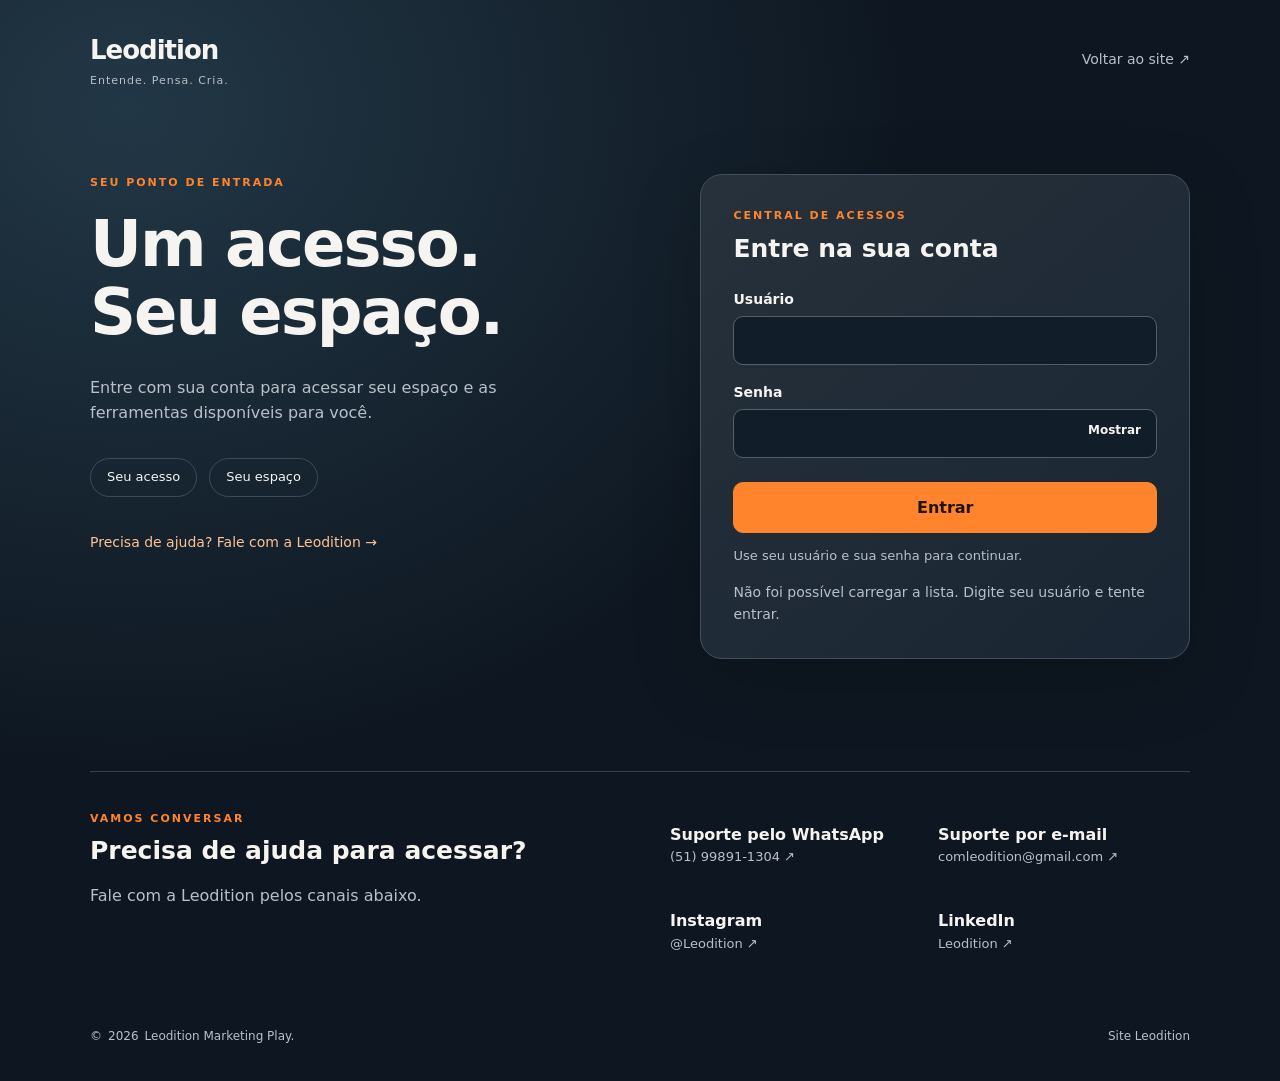
==== index.html @ 1433722f "Load the AdmLeodition dashboard" ====
<!doctype html><html lang="pt-BR"><head><meta charset="utf-8"><meta name="viewport" content="width=device-width,initial-scale=1"><meta name="referrer" content="no-referrer"><meta name="description" content="Acesse sua conta Leodition e entre no seu espaço."><title>Central de acessos · Leodition</title><link rel="stylesheet" href="style.css"><link rel="stylesheet" href="admin.css"></head><body><header><a class="brand" href="https://leodition.com.br/">Leodition<span>Entende. Pensa. Cria.</span></a><a href="https://leodition.com.br/">Voltar ao site ↗</a></header><main><section class="intro"><p class="eyebrow">SEU PONTO DE ENTRADA</p><h1>Um acesso.<br>Seu espaço.</h1><p>Entre com sua conta para acessar seu espaço e as ferramentas disponíveis para você.</p><div class="system-preview"><span>Seu acesso</span><span>Seu espaço</span></div><a class="text-link" href="#contatos">Precisa de ajuda? Fale com a Leodition →</a></section><section class="access-panel" aria-label="Acesso aos sistemas"><form id="loginForm" method="post"><p class="eyebrow">CENTRAL DE ACESSOS</p><h2>Entre na sua conta</h2><label>Usuário<select id="username" name="username" autocomplete="username" required><option value="">Carregando usuários…</option></select></label><label>Senha<div class="password-field"><input id="password" name="password" type="password" autocomplete="current-password" required maxlength="128"><button id="showPassword" type="button" aria-label="Mostrar senha">Mostrar</button></div></label><button type="submit" class="primary" id="submitLogin">Entrar</button><p class="hint">Use seu usuário e sua senha para continuar.</p></form><section id="account" hidden><p class="eyebrow">SEU ACESSO</p><h2 id="accountName"></h2><p id="accountDetails" class="hint"></p><div id="services" class="services"></div><button type="button" id="switchAccount" class="secondary">Trocar conta / Sair</button></section><p id="status" role="status" aria-live="polite"></p><button id="retry" type="button" class="secondary" hidden>Tentar novamente</button></section><section class="contacts" id="contatos"><div><p class="eyebrow">VAMOS CONVERSAR</p><h2>Precisa de ajuda para acessar?</h2><p>Fale com a Leodition pelos canais abaixo.</p></div><div class="contact-links"><a href="https://wa.me/5551998911304" target="_blank" rel="noopener"><strong>Suporte pelo WhatsApp</strong><span>(51) 99891-1304 ↗</span></a><a href="mailto:comleodition@gmail.com"><strong>Suporte por e-mail</strong><span>comleodition@gmail.com ↗</span></a><a href="https://www.instagram.com/leodition/" target="_blank" rel="noopener"><strong>Instagram</strong><span>@Leodition ↗</span></a><a href="https://www.linkedin.com/company/leodition" target="_blank" rel="noopener"><strong>LinkedIn</strong><span>Leodition ↗</span></a></div></section></main><footer>© <span id="year"></span> Leodition Marketing Play. <a href="https://leodition.com.br/">Site Leodition</a></footer><script type="module" src="app.mjs"></script><script type="module" src="admin.mjs"></script></body></html>
---- style.css ----
:root{color-scheme:dark;--bg:#0e1721;--panel:#192532;--text:#f6f4f1;--muted:#b8c0c9;--accent:#ff842c}*{box-sizing:border-box}body{margin:0;background:radial-gradient(ellipse at 10% 10%,#223746 0,transparent 48%),var(--bg);color:var(--text);font:16px/1.6 system-ui,-apple-system,Segoe UI,sans-serif}a{color:inherit;text-decoration:none}a:hover{text-decoration:underline}header,main,footer{max-width:1180px;margin:auto}header{padding:30px 40px;display:flex;align-items:center;justify-content:space-between;gap:20px}.brand{font-size:26px;font-weight:800;letter-spacing:-1px}.brand span{display:block;font-size:11px;font-weight:500;letter-spacing:1px;color:var(--muted)}header>a:last-child{font-size:14px;color:var(--muted)}main{padding:55px 40px 35px;display:grid;grid-template-columns:1.1fr 1fr;gap:72px;align-items:start}h1{font-size:clamp(42px,5vw,68px);line-height:1.07;letter-spacing:-2px;margin:18px 0 28px}h2{font-size:25px;line-height:1.25;margin:8px 0 24px;overflow-wrap:anywhere}p{color:var(--muted)}.intro>p:not(.eyebrow){max-width:430px}.eyebrow{color:var(--accent);font-size:11px;letter-spacing:2px;font-weight:800;margin:0}.system-preview{display:flex;flex-wrap:wrap;gap:12px;margin:32px 0}.system-preview span{border:1px solid #3b4b5c;border-radius:99px;padding:8px 16px;font-size:13px}.text-link{font-size:14px;color:#ffc296}.access-panel{background:linear-gradient(140deg,#26313b,var(--panel));border:1px solid #42505c;border-radius:22px;padding:32px;box-shadow:0 20px 70px #0003}label{display:block;font-size:14px;font-weight:650;margin:16px 0}input,select,button{font:inherit}input,select{display:block;width:100%;padding:12px;border:1px solid #52606d;border-radius:10px;background:#111d28;color:var(--text);margin-top:6px;min-width:0}button{cursor:pointer;border-radius:10px;padding:12px 18px;font-weight:700;border:1px solid #52606d;color:var(--text);background:transparent}button:disabled{opacity:.55;cursor:wait}.primary{background:var(--accent);color:#211305;border-color:var(--accent);width:100%;margin-top:8px}.secondary{width:100%;margin-top:15px}.hint{font-size:13px;color:var(--muted);overflow-wrap:anywhere}.individual{display:flex;gap:16px;flex-wrap:wrap;font-size:13px}.individual a{color:#ffc296}.password-field{display:flex;align-items:center;position:relative}.password-field input{padding-right:90px}.password-field button{position:absolute;right:4px;border:0;font-size:12px;padding:12px}#status{font-size:14px;margin-bottom:0;overflow-wrap:anywhere}.services{display:grid;gap:12px}.services button{text-align:left;background:#111d28;padding:18px;border-color:#59636c}.services strong{display:block;font-size:18px;color:#ffc296}.services span{display:block;color:var(--muted);font-size:13px;margin-top:8px}.contacts{grid-column:1/-1;margin-top:40px;padding-top:38px;border-top:1px solid #344352;display:grid;grid-template-columns:1fr 1fr;gap:60px}.contacts h2{margin-bottom:12px}.contact-links{display:grid;grid-template-columns:1fr 1fr;gap:16px}.contact-links a{padding:12px 0}.contact-links strong,.contact-links span{display:block}.contact-links span{font-size:13px;color:var(--muted);overflow-wrap:anywhere}footer{padding:25px 40px 35px;font-size:12px;color:var(--muted);display:flex;gap:6px;flex-wrap:wrap}footer a{margin-left:auto}dialog{max-width:min(520px,calc(100vw - 32px));background:#262c33;color:var(--text);border:1px solid #6c5848;border-radius:18px;padding:28px}dialog::backdrop{background:#000a;backdrop-filter:blur(4px)}[hidden]{display:none!important}:focus-visible{outline:2px solid #ffc296;outline-offset:3px}@media(max-width:760px){header{padding:24px}main{padding:24px;grid-template-columns:1fr;gap:30px}h1{font-size:46px}.intro>p:not(.eyebrow){max-width:none}.system-preview{margin:20px 0}.access-panel{padding:24px}.contacts{grid-template-columns:1fr;gap:16px;margin-top:10px}.contact-links{gap:12px}footer{padding:24px}.text-link{display:block}}
---- admin.css ----
/* AdmLeodition: central admin view */
.admin-console{margin:24px 0 4px;padding:24px;border:1px solid #405367;border-radius:18px;background:linear-gradient(145deg,#1d2b38,#15212c);box-shadow:0 18px 48px #0002}
.admin-heading{display:flex;align-items:flex-start;justify-content:space-between;gap:20px}
.admin-console h2{margin:7px 0 8px;font-size:27px}
.admin-eyebrow{margin:0;color:#ffb77f;font-size:10px;font-weight:800;letter-spacing:1.7px}
.admin-muted{margin:8px 0;color:#b9c5d0;font-size:13px;line-height:1.6}
.admin-secure{white-space:nowrap;border:1px solid #49675e;border-radius:99px;padding:6px 11px;color:#b8e0ce;font-size:11px}
.admin-tabs{display:flex;gap:8px;margin:22px 0 18px;padding-bottom:10px;border-bottom:1px solid #354554}
.admin-tab{padding:8px 12px;border:0;border-radius:9px;color:#bac5ce;font-size:13px}
.admin-tab:hover,.admin-tab.is-active{background:#2b3d4c;color:#fff}
.admin-view[hidden]{display:none}
.admin-view h3{margin:5px 0 8px;font-size:22px}
.admin-welcome{letter-spacing:-.4px}
.admin-summary{display:grid;grid-template-columns:repeat(3,minmax(0,1fr));gap:10px;margin:20px 0}
.admin-summary-card{min-height:74px;display:flex;align-items:center;padding:14px;border:1px solid #3d5060;border-radius:12px;background:#111e29;color:#f4f5f6;font-size:12px;font-weight:700}
.admin-button{font-size:12px;padding:9px 12px}
.admin-button-primary{width:auto;margin:0;background:#ff9a52;border-color:#ff9a52;color:#24170f}
.admin-button-secondary{width:auto;margin:0;border-color:#536575;color:#eef1f3}
.admin-products{display:grid;grid-template-columns:repeat(2,minmax(0,1fr));gap:12px;margin-top:18px}
.admin-product{min-width:0;padding:15px;border:1px solid #3b4c5b;border-radius:13px;background:#111e29}
.admin-product-top{display:flex;align-items:center;justify-content:space-between;gap:8px}
.admin-tag{color:#ffb77f;font-size:10px;font-weight:800;text-transform:uppercase;letter-spacing:.8px}
.admin-status{color:#b9c5d0;font-size:10px;text-align:right}
.admin-product h3{margin:12px 0 3px;font-size:16px}
.admin-product p{margin:0 0 13px;font-size:12px}
.admin-product-actions{display:flex;flex-wrap:wrap;gap:8px}
.admin-note{display:grid;gap:5px;margin-top:18px;padding:15px;border-left:3px solid #ff9a52;border-radius:6px;background:#111e29}
.admin-note strong{font-size:13px}
.admin-note span{color:#bac5ce;font-size:12px}
.admin-form-message{min-height:1em;margin:12px 0 0;color:#ffcfac;font-size:12px}
.admin-preview-dialog{width:min(480px,calc(100vw - 28px));max-width:480px;padding:24px;border:1px solid #526475;border-radius:18px;background:#1a2936;color:#f6f4f1;box-shadow:0 24px 80px #0008}
.admin-preview-dialog::backdrop{background:#07111bcc;backdrop-filter:blur(3px)}
.admin-preview-dialog h2{margin:8px 0;font-size:24px}
.admin-label{display:block;margin:18px 0 10px;font-size:13px;font-weight:700}
.admin-label select{margin-top:6px}
.admin-dialog-actions{display:flex;justify-content:flex-end;gap:9px;margin-top:16px}
.admin-preview-return{display:grid;gap:9px;margin:14px 0;padding:13px;border:1px solid #536575;border-radius:12px;background:#111e29}
.admin-preview-return span{color:#d1d9df;font-size:12px}
@media(max-width:600px){.admin-console{padding:18px;margin-top:18px}.admin-heading{display:block}.admin-secure{display:inline-block;margin-top:10px}.admin-tabs{overflow:auto}.admin-tab{white-space:nowrap}.admin-summary{grid-template-columns:1fr}.admin-summary-card{min-height:54px}.admin-products{grid-template-columns:1fr}.admin-product-actions{display:grid;grid-template-columns:1fr}.admin-product-actions .admin-button{width:100%}.admin-dialog-actions{display:grid;grid-template-columns:1fr}.admin-dialog-actions .admin-button{width:100%}}
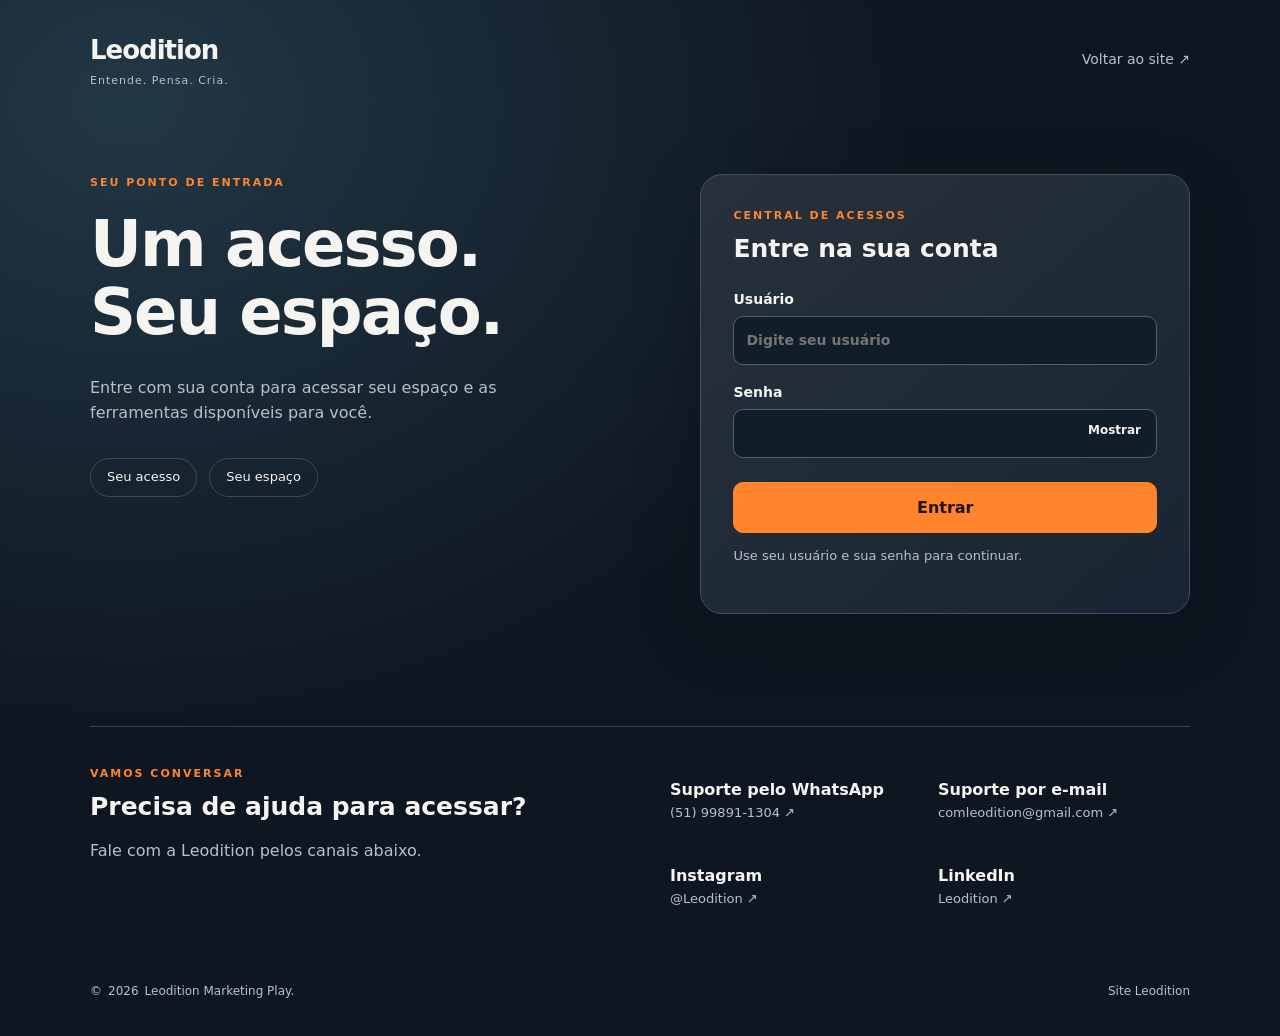
==== commit 12ddfb40: "Remove duplicate help link from login intro" ====
--- a/index.html
+++ b/index.html
@@ -1 +1 @@
-<!doctype html><html lang="pt-BR"><head><meta charset="utf-8"><meta name="viewport" content="width=device-width,initial-scale=1"><meta name="referrer" content="no-referrer"><meta name="description" content="Acesse sua conta Leodition e entre no seu espaço."><title>Central de acessos · Leodition</title><link rel="stylesheet" href="style.css"><link rel="stylesheet" href="admin.css"></head><body><header><a class="brand" href="https://leodition.com.br/">Leodition<span>Entende. Pensa. Cria.</span></a><a href="https://leodition.com.br/">Voltar ao site ↗</a></header><main><section class="intro"><p class="eyebrow">SEU PONTO DE ENTRADA</p><h1>Um acesso.<br>Seu espaço.</h1><p>Entre com sua conta para acessar seu espaço e as ferramentas disponíveis para você.</p><div class="system-preview"><span>Seu acesso</span><span>Seu espaço</span></div><a class="text-link" href="#contatos">Precisa de ajuda? Fale com a Leodition →</a></section><section class="access-panel" aria-label="Acesso aos sistemas"><form id="loginForm" method="post"><p class="eyebrow">CENTRAL DE ACESSOS</p><h2>Entre na sua conta</h2><label>Usuário<select id="username" name="username" autocomplete="username" required><option value="">Carregando usuários…</option></select></label><label>Senha<div class="password-field"><input id="password" name="password" type="password" autocomplete="current-password" required maxlength="128"><button id="showPassword" type="button" aria-label="Mostrar senha">Mostrar</button></div></label><button type="submit" class="primary" id="submitLogin">Entrar</button><p class="hint">Use seu usuário e sua senha para continuar.</p></form><section id="account" hidden><p class="eyebrow">SEU ACESSO</p><h2 id="accountName"></h2><p id="accountDetails" class="hint"></p><div id="services" class="services"></div><button type="button" id="switchAccount" class="secondary">Trocar conta / Sair</button></section><p id="status" role="status" aria-live="polite"></p><button id="retry" type="button" class="secondary" hidden>Tentar novamente</button></section><section class="contacts" id="contatos"><div><p class="eyebrow">VAMOS CONVERSAR</p><h2>Precisa de ajuda para acessar?</h2><p>Fale com a Leodition pelos canais abaixo.</p></div><div class="contact-links"><a href="https://wa.me/5551998911304" target="_blank" rel="noopener"><strong>Suporte pelo WhatsApp</strong><span>(51) 99891-1304 ↗</span></a><a href="mailto:comleodition@gmail.com"><strong>Suporte por e-mail</strong><span>comleodition@gmail.com ↗</span></a><a href="https://www.instagram.com/leodition/" target="_blank" rel="noopener"><strong>Instagram</strong><span>@Leodition ↗</span></a><a href="https://www.linkedin.com/company/leodition" target="_blank" rel="noopener"><strong>LinkedIn</strong><span>Leodition ↗</span></a></div></section></main><footer>© <span id="year"></span> Leodition Marketing Play. <a href="https://leodition.com.br/">Site Leodition</a></footer><script type="module" src="app.mjs"></script><script type="module" src="admin.mjs"></script></body></html>+<!doctype html><html lang="pt-BR"><head><meta charset="utf-8"><meta name="viewport" content="width=device-width,initial-scale=1"><meta name="referrer" content="no-referrer"><meta name="description" content="Acesse sua conta Leodition e entre no seu espaço."><title>Central de acessos · Leodition</title><link rel="stylesheet" href="style.css"><link rel="stylesheet" href="admin.css"></head><body><header><a class="brand" href="https://leodition.com.br/">Leodition<span>Entende. Pensa. Cria.</span></a><a href="https://leodition.com.br/">Voltar ao site ↗</a></header><main><section class="intro"><p class="eyebrow">SEU PONTO DE ENTRADA</p><h1>Um acesso.<br>Seu espaço.</h1><p>Entre com sua conta para acessar seu espaço e as ferramentas disponíveis para você.</p><div class="system-preview"><span>Seu acesso</span><span>Seu espaço</span></div></section><section class="access-panel" aria-label="Acesso aos sistemas"><form id="loginForm" method="post"><p class="eyebrow">CENTRAL DE ACESSOS</p><h2>Entre na sua conta</h2><label>Usuário<input id="username" name="username" type="text" autocomplete="username" autocapitalize="characters" spellcheck="false" maxlength="60" required placeholder="Digite seu usuário"></label><label>Senha<div class="password-field"><input id="password" name="password" type="password" autocomplete="current-password" required maxlength="128"><button id="showPassword" type="button" aria-label="Mostrar senha">Mostrar</button></div></label><button type="submit" class="primary" id="submitLogin">Entrar</button><p class="hint">Use seu usuário e sua senha para continuar.</p></form><section id="account" hidden><p class="eyebrow">SEU ACESSO</p><h2 id="accountName"></h2><p id="accountDetails" class="hint"></p><div id="services" class="services"></div><button type="button" id="switchAccount" class="secondary">Trocar conta / Sair</button></section><p id="status" role="status" aria-live="polite"></p><button id="retry" type="button" class="secondary" hidden>Tentar novamente</button></section><section class="contacts" id="contatos"><div><p class="eyebrow">VAMOS CONVERSAR</p><h2>Precisa de ajuda para acessar?</h2><p>Fale com a Leodition pelos canais abaixo.</p></div><div class="contact-links"><a href="https://wa.me/5551998911304" target="_blank" rel="noopener"><strong>Suporte pelo WhatsApp</strong><span>(51) 99891-1304 ↗</span></a><a href="mailto:comleodition@gmail.com"><strong>Suporte por e-mail</strong><span>comleodition@gmail.com ↗</span></a><a href="https://www.instagram.com/leodition/" target="_blank" rel="noopener"><strong>Instagram</strong><span>@Leodition ↗</span></a><a href="https://www.linkedin.com/company/leodition" target="_blank" rel="noopener"><strong>LinkedIn</strong><span>Leodition ↗</span></a></div></section></main><footer>© <span id="year"></span> Leodition Marketing Play. <a href="https://leodition.com.br/">Site Leodition</a></footer><script type="module" src="app.mjs"></script><script type="module" src="admin.mjs"></script></body></html>
--- a/admin.css
+++ b/admin.css
@@ -1,39 +1,126 @@
-/* AdmLeodition: central admin view */
-.admin-console{margin:24px 0 4px;padding:24px;border:1px solid #405367;border-radius:18px;background:linear-gradient(145deg,#1d2b38,#15212c);box-shadow:0 18px 48px #0002}
-.admin-heading{display:flex;align-items:flex-start;justify-content:space-between;gap:20px}
-.admin-console h2{margin:7px 0 8px;font-size:27px}
-.admin-eyebrow{margin:0;color:#ffb77f;font-size:10px;font-weight:800;letter-spacing:1.7px}
-.admin-muted{margin:8px 0;color:#b9c5d0;font-size:13px;line-height:1.6}
-.admin-secure{white-space:nowrap;border:1px solid #49675e;border-radius:99px;padding:6px 11px;color:#b8e0ce;font-size:11px}
-.admin-tabs{display:flex;gap:8px;margin:22px 0 18px;padding-bottom:10px;border-bottom:1px solid #354554}
-.admin-tab{padding:8px 12px;border:0;border-radius:9px;color:#bac5ce;font-size:13px}
-.admin-tab:hover,.admin-tab.is-active{background:#2b3d4c;color:#fff}
-.admin-view[hidden]{display:none}
-.admin-view h3{margin:5px 0 8px;font-size:22px}
-.admin-welcome{letter-spacing:-.4px}
-.admin-summary{display:grid;grid-template-columns:repeat(3,minmax(0,1fr));gap:10px;margin:20px 0}
-.admin-summary-card{min-height:74px;display:flex;align-items:center;padding:14px;border:1px solid #3d5060;border-radius:12px;background:#111e29;color:#f4f5f6;font-size:12px;font-weight:700}
-.admin-button{font-size:12px;padding:9px 12px}
-.admin-button-primary{width:auto;margin:0;background:#ff9a52;border-color:#ff9a52;color:#24170f}
-.admin-button-secondary{width:auto;margin:0;border-color:#536575;color:#eef1f3}
-.admin-products{display:grid;grid-template-columns:repeat(2,minmax(0,1fr));gap:12px;margin-top:18px}
-.admin-product{min-width:0;padding:15px;border:1px solid #3b4c5b;border-radius:13px;background:#111e29}
-.admin-product-top{display:flex;align-items:center;justify-content:space-between;gap:8px}
-.admin-tag{color:#ffb77f;font-size:10px;font-weight:800;text-transform:uppercase;letter-spacing:.8px}
-.admin-status{color:#b9c5d0;font-size:10px;text-align:right}
-.admin-product h3{margin:12px 0 3px;font-size:16px}
-.admin-product p{margin:0 0 13px;font-size:12px}
-.admin-product-actions{display:flex;flex-wrap:wrap;gap:8px}
-.admin-note{display:grid;gap:5px;margin-top:18px;padding:15px;border-left:3px solid #ff9a52;border-radius:6px;background:#111e29}
-.admin-note strong{font-size:13px}
-.admin-note span{color:#bac5ce;font-size:12px}
-.admin-form-message{min-height:1em;margin:12px 0 0;color:#ffcfac;font-size:12px}
-.admin-preview-dialog{width:min(480px,calc(100vw - 28px));max-width:480px;padding:24px;border:1px solid #526475;border-radius:18px;background:#1a2936;color:#f6f4f1;box-shadow:0 24px 80px #0008}
-.admin-preview-dialog::backdrop{background:#07111bcc;backdrop-filter:blur(3px)}
-.admin-preview-dialog h2{margin:8px 0;font-size:24px}
-.admin-label{display:block;margin:18px 0 10px;font-size:13px;font-weight:700}
+/* AdmLeodition workspace */
+body.admin-mode{--workspace:#f3f6f9;--ink:#1c2936;--soft:#627181;--line:#e1e7ed;--brand:#142333;--accent:#f28c45;height:100vh;overflow:hidden;background:var(--workspace);color:var(--ink);color-scheme:light}
+body.admin-mode>header,body.admin-mode>main,body.admin-mode>footer{display:none!important}
+.admin-shell{position:fixed;inset:0;z-index:1000;display:grid;grid-template-columns:252px minmax(0,1fr);min-height:100dvh;background:var(--workspace);color:var(--ink);font:14px/1.5 system-ui,-apple-system,Segoe UI,sans-serif}
+.admin-sidebar{position:relative;z-index:3;display:flex;flex-direction:column;min-height:0;padding:25px 17px 18px;background:#132231;color:#f4f7fa}
+.admin-brand{display:flex;align-items:center;gap:11px;padding:1px 9px 28px;color:#fff;text-decoration:none}
+.admin-brand:hover{text-decoration:none}
+.admin-brand-mark,.admin-avatar{display:grid;place-items:center;flex:0 0 auto;width:39px;height:39px;border-radius:13px;background:linear-gradient(140deg,#67b4e5,#337bb6);color:#fff;font-size:19px;font-weight:850}
+.admin-brand-text{display:grid;gap:1px}
+.admin-brand-text strong{font-size:17px;letter-spacing:-.3px}
+.admin-brand-text small{color:#92a5b7;font-size:9px;font-weight:750;letter-spacing:1.25px}
+.admin-sidebar-label{margin:14px 10px 9px;color:#8296a8;font-size:9px;font-weight:800;letter-spacing:1.4px}
+.admin-nav{display:grid;gap:5px}
+.admin-nav-item{display:flex;align-items:center;gap:12px;width:100%;padding:11px 12px;border:0;border-radius:9px;background:transparent;color:#c2cdd6;text-align:left;font-size:13px;font-weight:570}
+.admin-nav-item:hover{background:#213446;color:white}
+.admin-nav-item.is-active{background:#294357;color:#fff;box-shadow:inset 3px 0 #68b7e7}
+.admin-nav-icon{display:grid;place-items:center;width:22px;color:#91a9bd;font-size:17px}
+.admin-nav-item.is-active .admin-nav-icon{color:#80c9f4}
+.admin-sidebar-spacer{flex:1}
+.admin-sidebar-help{display:grid;gap:10px;margin:14px 5px 14px;padding:15px 12px;border:1px solid #2e4355;border-radius:11px;background:#182b3a}
+.admin-sidebar-help .admin-sidebar-label{margin:0 0 1px}
+.admin-sidebar-help a{color:#d8e5ee;font-size:12px;text-decoration:none}
+.admin-sidebar-help a:hover{color:#87ccf5}
+.admin-sidebar-version{padding:12px 10px 0;border-top:1px solid #2c4051;color:#70869a;font-size:9px;font-weight:750;letter-spacing:1.1px}
+.admin-workspace{display:grid;grid-template-rows:68px minmax(0,1fr) auto;min-width:0;min-height:0}
+.admin-topbar{position:relative;top:auto;z-index:2;display:flex;align-items:center;justify-content:space-between;gap:18px;width:auto;max-width:none;height:68px;margin:0;padding:0 38px;border-bottom:1px solid var(--line);background:#fff}
+.admin-topbar-left,.admin-topbar-right{display:flex;align-items:center;gap:15px}
+.admin-breadcrumb{display:grid;gap:1px}
+.admin-breadcrumb .admin-eyebrow{color:#7d8b98;font-size:8px;letter-spacing:1.3px}
+.admin-breadcrumb strong{font-size:13px;font-weight:680}
+.admin-topbar-right{gap:18px}
+.admin-user-chip{display:flex;align-items:center;gap:9px;color:#344354;font-size:12px;font-weight:700}
+.admin-avatar{width:31px;height:31px;border-radius:50%;background:#e6f2fa;color:#287cae;font-size:13px}
+.admin-logout{padding:8px 13px;border:1px solid var(--line);border-radius:8px;background:#fff;color:#435568;font-size:12px}
+.admin-logout:hover{border-color:#9db0c0;background:#f7fafc}
+.admin-menu-toggle{display:none;padding:5px 9px;border:1px solid var(--line);border-radius:8px;background:#fff;color:#314252}
+.admin-page-content{overflow:auto;min-width:0;padding:34px clamp(22px,4vw,58px) 46px}
+.admin-form-message{min-height:0;margin:0;padding:0 38px 12px;background:#fff;color:#a54b27;font-size:12px}
+.admin-form-message:empty{display:none}
+.admin-eyebrow{margin:0;color:#3784b2;font-size:9px;font-weight:800;letter-spacing:1.45px}
+.admin-muted{margin:7px 0;color:#718091;font-size:13px;line-height:1.65}
+.page-intro{margin:0 0 25px}
+.page-intro h1{margin:5px 0 3px;color:#1c2936;font-size:clamp(27px,3vw,35px);line-height:1.2;letter-spacing:-1px}
+.page-intro>.admin-muted{max-width:720px;margin:8px 0 0}
+.admin-metrics{display:grid;grid-template-columns:repeat(3,minmax(0,1fr));gap:15px;margin:26px 0 34px}
+.admin-metric{position:relative;display:grid;gap:3px;min-height:136px;padding:18px 19px;border:1px solid #e2e8ee;border-radius:13px;background:#fff;box-shadow:0 3px 12px #17283a08}
+.metric-icon{position:absolute;top:17px;right:18px;color:#3c91c1;font-size:18px}
+.metric-label{color:#657586;font-size:11px;font-weight:650}
+.metric-value{margin-top:4px;color:#1c2936;font-size:25px;font-weight:760;letter-spacing:-.6px}
+.metric-detail{color:#8995a1;font-size:10px}
+.admin-content-section{margin:30px 0}
+.admin-section-heading{display:flex;align-items:center;justify-content:space-between;gap:12px;margin-bottom:14px;color:#263646;font-size:16px;font-weight:750}
+.admin-text-button{padding:4px;border:0;background:transparent;color:#3784b2;font-size:11px;font-weight:700}
+.admin-text-button:hover{text-decoration:underline}
+.admin-product-grid{display:grid;grid-template-columns:repeat(2,minmax(0,1fr));gap:14px}
+.admin-product-grid-home{grid-template-columns:repeat(3,minmax(0,1fr))}
+.product-card{display:grid;grid-template-columns:36px minmax(0,1fr);gap:13px;min-width:0;padding:17px;border:1px solid #e0e7ed;border-radius:13px;background:#fff;box-shadow:0 3px 12px #17283a08}
+.product-card-compact{grid-template-columns:30px minmax(0,1fr);gap:9px;padding:14px}
+.product-icon{display:grid;place-items:center;width:35px;height:35px;border-radius:10px;background:#eaf4fa;color:#3483b2;font-size:17px}
+.product-card-compact .product-icon{width:29px;height:29px;font-size:14px}
+.product-card-info{min-width:0}
+.product-kicker{color:#8794a0;font-size:8px;font-weight:800;letter-spacing:.9px}
+.product-card h3{margin:4px 0 3px;color:#253544;font-size:14px;letter-spacing:-.15px}
+.product-card p{margin:0;color:#7a8793;font-size:11px;line-height:1.5}
+.product-card-actions{grid-column:1/-1;display:flex;flex-wrap:wrap;gap:8px;padding-top:10px;border-top:1px solid #edf1f4}
+.product-card-compact .product-card-actions{gap:6px}
+.admin-button{min-height:34px;padding:8px 11px;border:1px solid #d6e0e7;border-radius:8px;background:#fff;color:#435466;font-size:10px;font-weight:700;line-height:1.25}
+.admin-button:hover{border-color:#85b3d0;background:#f5fafc}
+.admin-button-primary{border-color:#287fae;background:#287fae;color:#fff}
+.admin-button-primary:hover{border-color:#216f9b;background:#216f9b;color:#fff}
+.admin-button-secondary{border-color:#d8e1e8;background:#fff;color:#4d6070}
+.product-card-compact .product-card-actions .admin-button{min-height:29px;padding:6px 9px;font-size:9px}
+.admin-lower-grid{display:grid;grid-template-columns:1.15fr .85fr;gap:14px;margin-top:28px}
+.admin-info-card{padding:20px;border:1px solid #e1e8ee;border-radius:13px;background:#fff}
+.admin-info-card h2{margin:7px 0;font-size:16px}
+.admin-info-card>.admin-button{margin-top:8px}
+.admin-info-card-accent{background:#eaf4fa;border-color:#d6e9f4}
+.admin-support-links{display:flex;gap:16px;margin-top:13px}
+.admin-support-links a{color:#287fae;font-size:11px;font-weight:750;text-decoration:none}
+.admin-support-links a:hover{text-decoration:underline}
+.admin-settings-grid{display:grid;grid-template-columns:repeat(2,minmax(0,1fr));gap:13px}
+.admin-setting-card{display:grid;grid-template-columns:37px minmax(0,1fr) auto;align-items:start;gap:12px;padding:17px;border:1px solid #e0e7ed;border-radius:12px;background:#fff}
+.setting-icon{display:grid;place-items:center;width:35px;height:35px;border-radius:10px;background:#edf4f8;color:#3684b1;font-size:16px}
+.setting-copy h2{margin:1px 0 3px;color:#253544;font-size:13px}
+.setting-copy p{margin:0;font-size:11px}
+.setting-status{padding:4px 7px;border-radius:99px;background:#f2f5f7;color:#687989;font-size:9px;white-space:nowrap}
+.admin-callout{margin-top:18px;padding:17px 19px;border-left:3px solid #4f9bc7;border-radius:7px;background:#eaf4fa}
+.admin-callout strong{font-size:12px}
+.admin-callout p{margin-bottom:0}
+.admin-empty-state{display:grid;justify-items:center;max-width:650px;margin:50px auto;padding:44px 26px;border:1px dashed #cbd8e1;border-radius:15px;background:#fff;text-align:center}
+.empty-icon{display:grid;place-items:center;width:48px;height:48px;border-radius:50%;background:#eaf4fa;color:#398bb9;font-size:22px}
+.admin-empty-state h2{margin:14px 0 0;font-size:17px}
+.admin-empty-state .admin-muted{max-width:420px}
+.admin-change-list{max-width:920px}
+.admin-release-card{padding:20px;border:1px solid #e0e7ed;border-radius:13px;background:#fff}
+.admin-release-top{display:flex;align-items:center;justify-content:space-between;gap:12px;color:#8a96a1;font-size:10px}
+.admin-status-pill{padding:5px 9px;border-radius:99px;background:#e8f4fa;color:#3483b2;font-size:9px;font-weight:800;letter-spacing:.7px}
+.admin-release-card h2{margin:16px 0 8px;font-size:18px}
+.admin-release-items{display:grid;gap:9px;margin:10px 0 0;padding-left:19px;color:#647484;font-size:12px}
+.admin-preview-dialog{width:min(470px,calc(100vw - 28px));max-width:470px;padding:25px;border:1px solid #d6e0e7;border-radius:16px;background:#fff;color:#1c2936;box-shadow:0 24px 80px #12233455}
+.admin-preview-dialog::backdrop{background:#0c1a28aa;backdrop-filter:blur(3px)}
+.admin-preview-dialog h2{margin:8px 0;font-size:23px}
+.admin-label{display:block;margin:18px 0 10px;font-size:12px;font-weight:700}
 .admin-label select{margin-top:6px}
-.admin-dialog-actions{display:flex;justify-content:flex-end;gap:9px;margin-top:16px}
-.admin-preview-return{display:grid;gap:9px;margin:14px 0;padding:13px;border:1px solid #536575;border-radius:12px;background:#111e29}
-.admin-preview-return span{color:#d1d9df;font-size:12px}
-@media(max-width:600px){.admin-console{padding:18px;margin-top:18px}.admin-heading{display:block}.admin-secure{display:inline-block;margin-top:10px}.admin-tabs{overflow:auto}.admin-tab{white-space:nowrap}.admin-summary{grid-template-columns:1fr}.admin-summary-card{min-height:54px}.admin-products{grid-template-columns:1fr}.admin-product-actions{display:grid;grid-template-columns:1fr}.admin-product-actions .admin-button{width:100%}.admin-dialog-actions{display:grid;grid-template-columns:1fr}.admin-dialog-actions .admin-button{width:100%}}
+.admin-dialog-actions{display:flex;justify-content:flex-end;gap:9px;margin-top:17px}
+.admin-preview-return{display:grid;gap:9px;margin:14px 0;padding:13px;border:1px solid #d8e1e8;border-radius:11px;background:#f6f9fb}
+.admin-preview-return span{color:#55697a;font-size:12px}
+@media(max-width:1050px){.admin-shell{grid-template-columns:220px minmax(0,1fr)}.admin-sidebar{padding-inline:13px}.admin-page-content{padding-inline:25px}.admin-product-grid-home{grid-template-columns:repeat(2,minmax(0,1fr))}.product-card-compact:nth-child(3){display:none}}
+@media(max-width:760px){.admin-shell{grid-template-columns:minmax(0,1fr)}.admin-sidebar{position:fixed;inset:0 auto 0 0;width:260px;transform:translateX(-102%);transition:transform .18s ease;box-shadow:12px 0 35px #0c1a2833}.admin-shell.sidebar-open .admin-sidebar{transform:translateX(0)}.admin-menu-toggle{display:inline-flex}.admin-topbar{height:60px;padding:0 15px}.admin-workspace{grid-template-rows:60px minmax(0,1fr) auto}.admin-topbar-left,.admin-topbar-right{gap:9px}.admin-user-name{display:none}.admin-page-content{padding:24px 16px 36px}.admin-metrics{grid-template-columns:1fr;gap:9px;margin:20px 0 26px}.admin-metric{min-height:96px;padding:14px 16px}.metric-value{font-size:21px}.admin-product-grid,.admin-product-grid-home,.admin-settings-grid{grid-template-columns:1fr}.product-card-compact:nth-child(3){display:grid}.admin-lower-grid{grid-template-columns:1fr}.admin-setting-card{grid-template-columns:34px minmax(0,1fr)}.setting-status{grid-column:2;justify-self:start}.admin-form-message{padding-inline:16px}.admin-dialog-actions{display:grid;grid-template-columns:1fr}.admin-dialog-actions .admin-button{width:100%}}
+@media(prefers-reduced-motion:reduce){.admin-sidebar{transition:none}}
+.admin-shell :focus-visible{outline:3px solid #71bde7;outline-offset:2px}
+
+.admin-user-create{margin:14px 0;padding:20px;border:1px solid #dce6ed;border-radius:13px;background:#fff}
+.admin-user-create h2{margin:0;font-size:15px}
+.admin-user-create-form{display:grid;grid-template-columns:repeat(3,minmax(0,1fr));align-items:end;gap:12px}
+.admin-label input,.admin-label select{box-sizing:border-box;display:block;width:100%;min-height:38px;margin-top:6px;padding:8px 10px;border:1px solid #d4dee6;border-radius:8px;background:#fff;color:#243443;font:inherit}
+.admin-user-list{display:grid;gap:12px;margin-top:15px}
+.admin-user-admin-card{padding:17px;border:1px solid #e0e7ed;border-radius:12px;background:#fff}
+.admin-user-admin-head,.admin-user-admin-actions{display:flex;align-items:center;justify-content:space-between;gap:12px}
+.admin-user-admin-name{display:grid;gap:3px;color:#283846;font-size:13px;font-weight:750}
+.admin-user-admin-name small{color:#758493;font-size:10px;font-weight:500}
+.admin-user-permissions{display:grid;grid-template-columns:repeat(4,minmax(0,1fr));gap:9px;margin:15px 0;color:#586a7a;font-size:11px}
+.admin-user-permissions label,.admin-user-admin-actions label{display:flex;align-items:center;gap:7px}
+.admin-user-admin-actions{padding-top:12px;border-top:1px solid #edf1f4}
+.admin-group-placeholder{margin-top:14px}
+@media(max-width:760px){.admin-user-create-form{grid-template-columns:1fr}.admin-user-permissions{grid-template-columns:repeat(2,minmax(0,1fr))}.admin-user-admin-head{align-items:flex-start}}
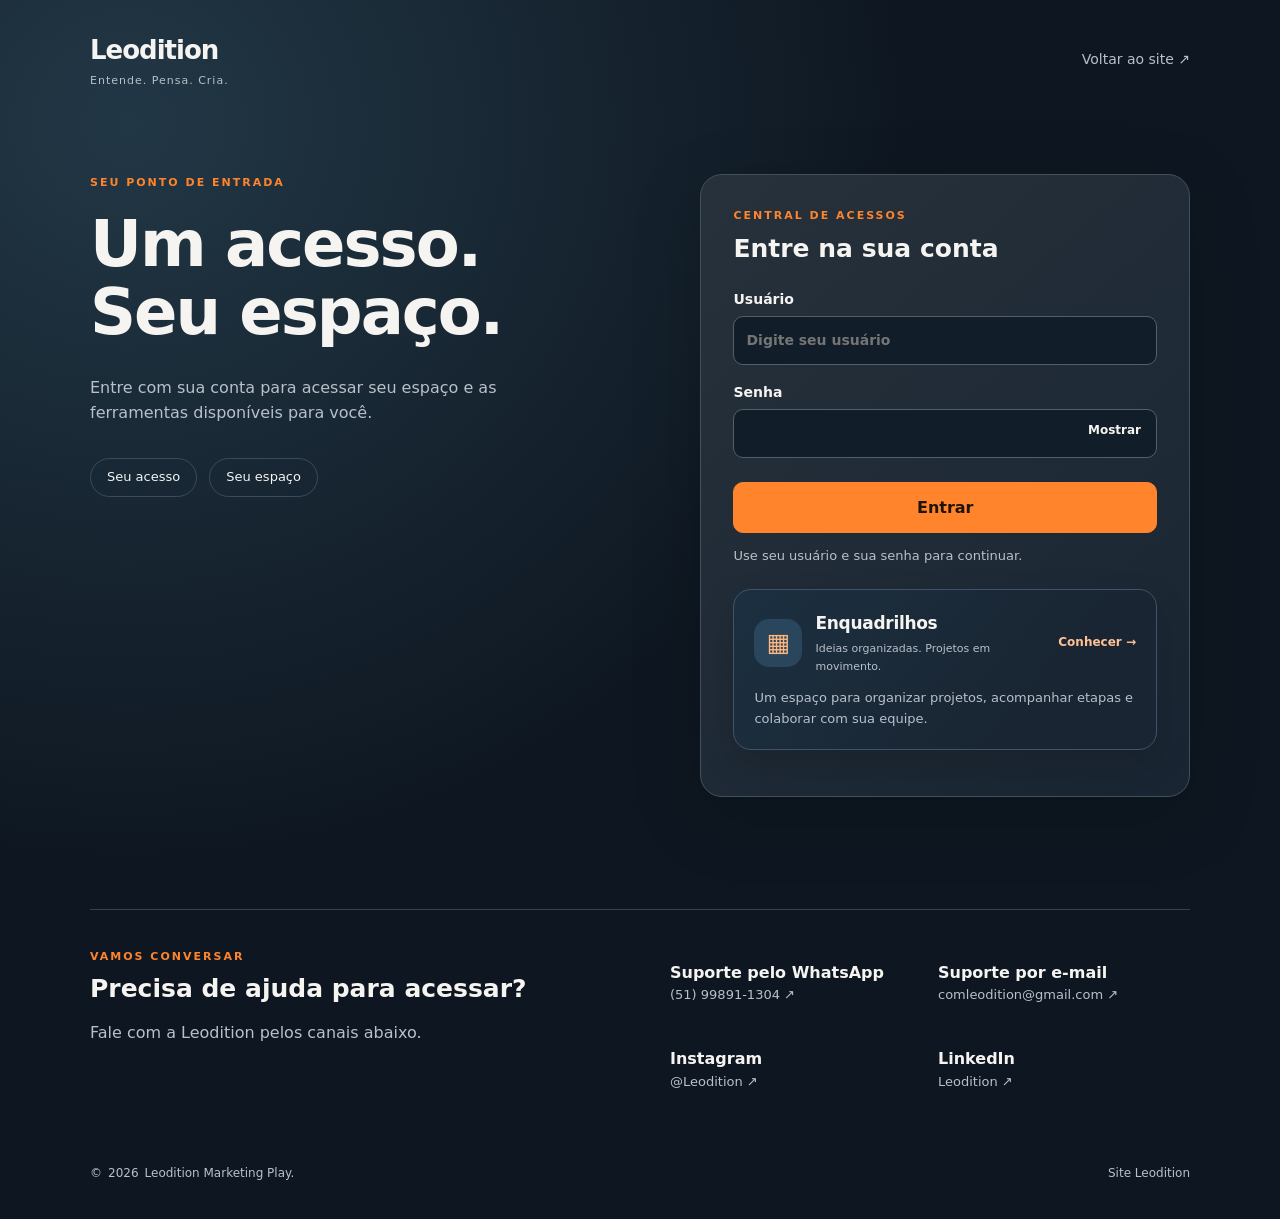
==== commit 7fd21f58: "Keep Enquadrilhos card visible on login page" ====
--- a/index.html
+++ b/index.html
@@ -1 +1 @@
-<!doctype html><html lang="pt-BR"><head><meta charset="utf-8"><meta name="viewport" content="width=device-width,initial-scale=1"><meta name="referrer" content="no-referrer"><meta name="description" content="Acesse sua conta Leodition e entre no seu espaço."><title>Central de acessos · Leodition</title><link rel="stylesheet" href="style.css"><link rel="stylesheet" href="admin.css"></head><body><header><a class="brand" href="https://leodition.com.br/">Leodition<span>Entende. Pensa. Cria.</span></a><a href="https://leodition.com.br/">Voltar ao site ↗</a></header><main><section class="intro"><p class="eyebrow">SEU PONTO DE ENTRADA</p><h1>Um acesso.<br>Seu espaço.</h1><p>Entre com sua conta para acessar seu espaço e as ferramentas disponíveis para você.</p><div class="system-preview"><span>Seu acesso</span><span>Seu espaço</span></div></section><section class="access-panel" aria-label="Acesso aos sistemas"><form id="loginForm" method="post"><p class="eyebrow">CENTRAL DE ACESSOS</p><h2>Entre na sua conta</h2><label>Usuário<input id="username" name="username" type="text" autocomplete="username" autocapitalize="characters" spellcheck="false" maxlength="60" required placeholder="Digite seu usuário"></label><label>Senha<div class="password-field"><input id="password" name="password" type="password" autocomplete="current-password" required maxlength="128"><button id="showPassword" type="button" aria-label="Mostrar senha">Mostrar</button></div></label><button type="submit" class="primary" id="submitLogin">Entrar</button><p class="hint">Use seu usuário e sua senha para continuar.</p></form><section id="account" hidden><p class="eyebrow">SEU ACESSO</p><h2 id="accountName"></h2><p id="accountDetails" class="hint"></p><div id="services" class="services"></div><button type="button" id="switchAccount" class="secondary">Trocar conta / Sair</button></section><p id="status" role="status" aria-live="polite"></p><button id="retry" type="button" class="secondary" hidden>Tentar novamente</button></section><section class="contacts" id="contatos"><div><p class="eyebrow">VAMOS CONVERSAR</p><h2>Precisa de ajuda para acessar?</h2><p>Fale com a Leodition pelos canais abaixo.</p></div><div class="contact-links"><a href="https://wa.me/5551998911304" target="_blank" rel="noopener"><strong>Suporte pelo WhatsApp</strong><span>(51) 99891-1304 ↗</span></a><a href="mailto:comleodition@gmail.com"><strong>Suporte por e-mail</strong><span>comleodition@gmail.com ↗</span></a><a href="https://www.instagram.com/leodition/" target="_blank" rel="noopener"><strong>Instagram</strong><span>@Leodition ↗</span></a><a href="https://www.linkedin.com/company/leodition" target="_blank" rel="noopener"><strong>LinkedIn</strong><span>Leodition ↗</span></a></div></section></main><footer>© <span id="year"></span> Leodition Marketing Play. <a href="https://leodition.com.br/">Site Leodition</a></footer><script type="module" src="app.mjs"></script><script type="module" src="admin.mjs"></script></body></html>+<!doctype html><html lang="pt-BR"><head><meta charset="utf-8"><meta name="viewport" content="width=device-width,initial-scale=1"><meta name="referrer" content="no-referrer"><meta name="description" content="Acesse sua conta Leodition e entre no seu espaço."><title>Central de acessos · Leodition</title><link rel="stylesheet" href="style.css"><link rel="stylesheet" href="admin.css"></head><body><header><a class="brand" href="https://leodition.com.br/">Leodition<span>Entende. Pensa. Cria.</span></a><a href="https://leodition.com.br/">Voltar ao site ↗</a></header><main><section class="intro"><p class="eyebrow">SEU PONTO DE ENTRADA</p><h1>Um acesso.<br>Seu espaço.</h1><p>Entre com sua conta para acessar seu espaço e as ferramentas disponíveis para você.</p><div class="system-preview"><span>Seu acesso</span><span>Seu espaço</span></div></section><section class="access-panel" aria-label="Acesso aos sistemas"><form id="loginForm" method="post"><p class="eyebrow">CENTRAL DE ACESSOS</p><h2>Entre na sua conta</h2><label>Usuário<input id="username" name="username" type="text" autocomplete="username" autocapitalize="characters" spellcheck="false" maxlength="60" required placeholder="Digite seu usuário"></label><label>Senha<div class="password-field"><input id="password" name="password" type="password" autocomplete="current-password" required maxlength="128"><button id="showPassword" type="button" aria-label="Mostrar senha">Mostrar</button></div></label><button type="submit" class="primary" id="submitLogin">Entrar</button><p class="hint">Use seu usuário e sua senha para continuar.</p></form><section id="account" hidden><p class="eyebrow">SEU ACESSO</p><h2 id="accountName"></h2><p id="accountDetails" class="hint"></p><div id="services" class="services"></div><button type="button" id="switchAccount" class="secondary">Trocar conta / Sair</button></section><section id="productEnquadrilhos" class="product-promo" aria-label="Enquadrilhos"><a class="product-mark" href="enquadrilhos.html" aria-label="Conheça o Enquadrilhos"><span class="product-mark-icon">▦</span><span><strong>Enquadrilhos</strong><small>Ideias organizadas. Projetos em movimento.</small></span><span class="product-arrow">Conhecer →</span></a><p>Um espaço para organizar projetos, acompanhar etapas e colaborar com sua equipe.</p></section><p id="status" role="status" aria-live="polite"></p><button id="retry" type="button" class="secondary" hidden>Tentar novamente</button></section><section class="contacts" id="contatos"><div><p class="eyebrow">VAMOS CONVERSAR</p><h2>Precisa de ajuda para acessar?</h2><p>Fale com a Leodition pelos canais abaixo.</p></div><div class="contact-links"><a href="https://wa.me/5551998911304" target="_blank" rel="noopener"><strong>Suporte pelo WhatsApp</strong><span>(51) 99891-1304 ↗</span></a><a href="mailto:comleodition@gmail.com"><strong>Suporte por e-mail</strong><span>comleodition@gmail.com ↗</span></a><a href="https://www.instagram.com/leodition/" target="_blank" rel="noopener"><strong>Instagram</strong><span>@Leodition ↗</span></a><a href="https://www.linkedin.com/company/leodition" target="_blank" rel="noopener"><strong>LinkedIn</strong><span>Leodition ↗</span></a></div></section></main><footer>© <span id="year"></span> Leodition Marketing Play. <a href="https://leodition.com.br/">Site Leodition</a></footer><script type="module" src="app.mjs"></script><script type="module" src="admin.mjs"></script></body></html>
--- a/style.css
+++ b/style.css
@@ -1 +1,5 @@
 :root{color-scheme:dark;--bg:#0e1721;--panel:#192532;--text:#f6f4f1;--muted:#b8c0c9;--accent:#ff842c}*{box-sizing:border-box}body{margin:0;background:radial-gradient(ellipse at 10% 10%,#223746 0,transparent 48%),var(--bg);color:var(--text);font:16px/1.6 system-ui,-apple-system,Segoe UI,sans-serif}a{color:inherit;text-decoration:none}a:hover{text-decoration:underline}header,main,footer{max-width:1180px;margin:auto}header{padding:30px 40px;display:flex;align-items:center;justify-content:space-between;gap:20px}.brand{font-size:26px;font-weight:800;letter-spacing:-1px}.brand span{display:block;font-size:11px;font-weight:500;letter-spacing:1px;color:var(--muted)}header>a:last-child{font-size:14px;color:var(--muted)}main{padding:55px 40px 35px;display:grid;grid-template-columns:1.1fr 1fr;gap:72px;align-items:start}h1{font-size:clamp(42px,5vw,68px);line-height:1.07;letter-spacing:-2px;margin:18px 0 28px}h2{font-size:25px;line-height:1.25;margin:8px 0 24px;overflow-wrap:anywhere}p{color:var(--muted)}.intro>p:not(.eyebrow){max-width:430px}.eyebrow{color:var(--accent);font-size:11px;letter-spacing:2px;font-weight:800;margin:0}.system-preview{display:flex;flex-wrap:wrap;gap:12px;margin:32px 0}.system-preview span{border:1px solid #3b4b5c;border-radius:99px;padding:8px 16px;font-size:13px}.text-link{font-size:14px;color:#ffc296}.access-panel{background:linear-gradient(140deg,#26313b,var(--panel));border:1px solid #42505c;border-radius:22px;padding:32px;box-shadow:0 20px 70px #0003}label{display:block;font-size:14px;font-weight:650;margin:16px 0}input,select,button{font:inherit}input,select{display:block;width:100%;padding:12px;border:1px solid #52606d;border-radius:10px;background:#111d28;color:var(--text);margin-top:6px;min-width:0}button{cursor:pointer;border-radius:10px;padding:12px 18px;font-weight:700;border:1px solid #52606d;color:var(--text);background:transparent}button:disabled{opacity:.55;cursor:wait}.primary{background:var(--accent);color:#211305;border-color:var(--accent);width:100%;margin-top:8px}.secondary{width:100%;margin-top:15px}.hint{font-size:13px;color:var(--muted);overflow-wrap:anywhere}.individual{display:flex;gap:16px;flex-wrap:wrap;font-size:13px}.individual a{color:#ffc296}.password-field{display:flex;align-items:center;position:relative}.password-field input{padding-right:90px}.password-field button{position:absolute;right:4px;border:0;font-size:12px;padding:12px}#status{font-size:14px;margin-bottom:0;overflow-wrap:anywhere}.services{display:grid;gap:12px}.services button{text-align:left;background:#111d28;padding:18px;border-color:#59636c}.services strong{display:block;font-size:18px;color:#ffc296}.services span{display:block;color:var(--muted);font-size:13px;margin-top:8px}.contacts{grid-column:1/-1;margin-top:40px;padding-top:38px;border-top:1px solid #344352;display:grid;grid-template-columns:1fr 1fr;gap:60px}.contacts h2{margin-bottom:12px}.contact-links{display:grid;grid-template-columns:1fr 1fr;gap:16px}.contact-links a{padding:12px 0}.contact-links strong,.contact-links span{display:block}.contact-links span{font-size:13px;color:var(--muted);overflow-wrap:anywhere}footer{padding:25px 40px 35px;font-size:12px;color:var(--muted);display:flex;gap:6px;flex-wrap:wrap}footer a{margin-left:auto}dialog{max-width:min(520px,calc(100vw - 32px));background:#262c33;color:var(--text);border:1px solid #6c5848;border-radius:18px;padding:28px}dialog::backdrop{background:#000a;backdrop-filter:blur(4px)}[hidden]{display:none!important}:focus-visible{outline:2px solid #ffc296;outline-offset:3px}@media(max-width:760px){header{padding:24px}main{padding:24px;grid-template-columns:1fr;gap:30px}h1{font-size:46px}.intro>p:not(.eyebrow){max-width:none}.system-preview{margin:20px 0}.access-panel{padding:24px}.contacts{grid-template-columns:1fr;gap:16px;margin-top:10px}.contact-links{gap:12px}footer{padding:24px}.text-link{display:block}}
+
+/* Cartão de produto individual no acesso da conta. */
+.product-promo{margin-top:22px;padding:20px;border:1px solid #40536a;border-radius:18px;background:linear-gradient(130deg,#1c3041,#192532 72%);box-shadow:0 14px 36px #0002}.product-promo>p{margin:13px 0 0;font-size:13px;line-height:1.55}.product-mark{display:flex;align-items:center;gap:13px;color:inherit;text-decoration:none}.product-mark:hover{text-decoration:none}.product-mark-icon{display:grid;place-items:center;width:48px;height:48px;flex:0 0 48px;border-radius:15px;background:#29465c;color:#ffb77e;font-size:25px}.product-mark>span:nth-child(2){flex:1}.product-mark strong,.product-mark small{display:block}.product-mark strong{font-size:17px;letter-spacing:-.3px}.product-mark small{margin-top:3px;color:var(--muted);font-size:11px}.product-arrow{color:#ffc296;font-size:12px;font-weight:750;white-space:nowrap}
+@media(max-width:420px){.product-promo{padding:16px}.product-arrow{font-size:11px}.product-mark-icon{width:42px;height:42px;flex-basis:42px}}
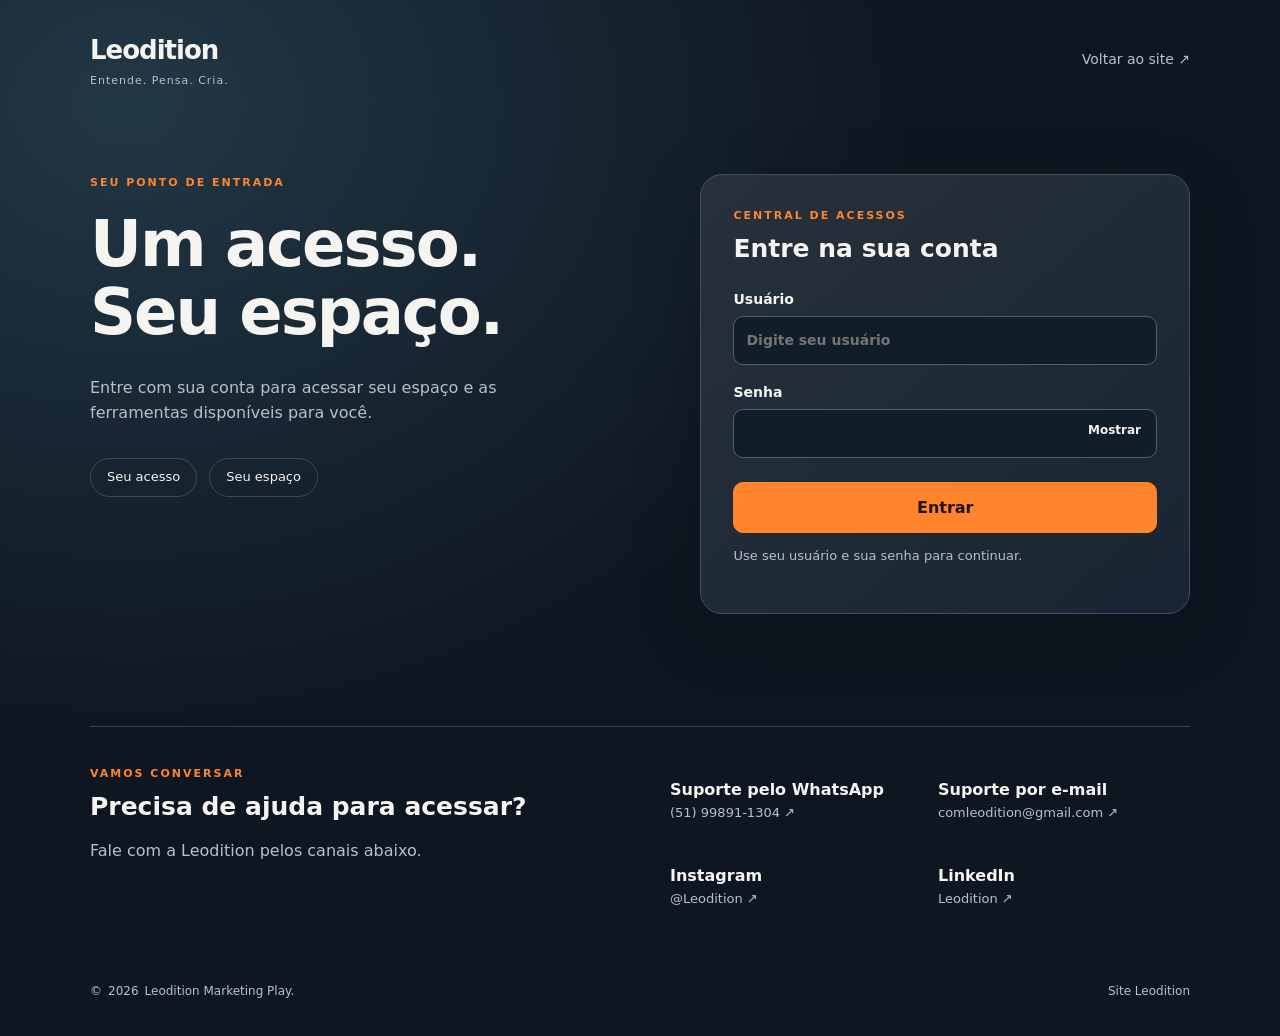
==== commit 682ee20b: "Place Enquadrilhos card inside account area" ====
--- a/index.html
+++ b/index.html
@@ -1 +1 @@
-<!doctype html><html lang="pt-BR"><head><meta charset="utf-8"><meta name="viewport" content="width=device-width,initial-scale=1"><meta name="referrer" content="no-referrer"><meta name="description" content="Acesse sua conta Leodition e entre no seu espaço."><title>Central de acessos · Leodition</title><link rel="stylesheet" href="style.css"><link rel="stylesheet" href="admin.css"></head><body><header><a class="brand" href="https://leodition.com.br/">Leodition<span>Entende. Pensa. Cria.</span></a><a href="https://leodition.com.br/">Voltar ao site ↗</a></header><main><section class="intro"><p class="eyebrow">SEU PONTO DE ENTRADA</p><h1>Um acesso.<br>Seu espaço.</h1><p>Entre com sua conta para acessar seu espaço e as ferramentas disponíveis para você.</p><div class="system-preview"><span>Seu acesso</span><span>Seu espaço</span></div></section><section class="access-panel" aria-label="Acesso aos sistemas"><form id="loginForm" method="post"><p class="eyebrow">CENTRAL DE ACESSOS</p><h2>Entre na sua conta</h2><label>Usuário<input id="username" name="username" type="text" autocomplete="username" autocapitalize="characters" spellcheck="false" maxlength="60" required placeholder="Digite seu usuário"></label><label>Senha<div class="password-field"><input id="password" name="password" type="password" autocomplete="current-password" required maxlength="128"><button id="showPassword" type="button" aria-label="Mostrar senha">Mostrar</button></div></label><button type="submit" class="primary" id="submitLogin">Entrar</button><p class="hint">Use seu usuário e sua senha para continuar.</p></form><section id="account" hidden><p class="eyebrow">SEU ACESSO</p><h2 id="accountName"></h2><p id="accountDetails" class="hint"></p><div id="services" class="services"></div><button type="button" id="switchAccount" class="secondary">Trocar conta / Sair</button></section><section id="productEnquadrilhos" class="product-promo" aria-label="Enquadrilhos"><a class="product-mark" href="enquadrilhos.html" aria-label="Conheça o Enquadrilhos"><span class="product-mark-icon">▦</span><span><strong>Enquadrilhos</strong><small>Ideias organizadas. Projetos em movimento.</small></span><span class="product-arrow">Conhecer →</span></a><p>Um espaço para organizar projetos, acompanhar etapas e colaborar com sua equipe.</p></section><p id="status" role="status" aria-live="polite"></p><button id="retry" type="button" class="secondary" hidden>Tentar novamente</button></section><section class="contacts" id="contatos"><div><p class="eyebrow">VAMOS CONVERSAR</p><h2>Precisa de ajuda para acessar?</h2><p>Fale com a Leodition pelos canais abaixo.</p></div><div class="contact-links"><a href="https://wa.me/5551998911304" target="_blank" rel="noopener"><strong>Suporte pelo WhatsApp</strong><span>(51) 99891-1304 ↗</span></a><a href="mailto:comleodition@gmail.com"><strong>Suporte por e-mail</strong><span>comleodition@gmail.com ↗</span></a><a href="https://www.instagram.com/leodition/" target="_blank" rel="noopener"><strong>Instagram</strong><span>@Leodition ↗</span></a><a href="https://www.linkedin.com/company/leodition" target="_blank" rel="noopener"><strong>LinkedIn</strong><span>Leodition ↗</span></a></div></section></main><footer>© <span id="year"></span> Leodition Marketing Play. <a href="https://leodition.com.br/">Site Leodition</a></footer><script type="module" src="app.mjs"></script><script type="module" src="admin.mjs"></script></body></html>+<!doctype html><html lang="pt-BR"><head><meta charset="utf-8"><meta name="viewport" content="width=device-width,initial-scale=1"><meta name="referrer" content="no-referrer"><meta name="description" content="Acesse sua conta Leodition e entre no seu espaço."><title>Central de acessos · Leodition</title><link rel="stylesheet" href="style.css"><link rel="stylesheet" href="admin.css"></head><body><header><a class="brand" href="https://leodition.com.br/">Leodition<span>Entende. Pensa. Cria.</span></a><a href="https://leodition.com.br/">Voltar ao site ↗</a></header><main><section class="intro"><p class="eyebrow">SEU PONTO DE ENTRADA</p><h1>Um acesso.<br>Seu espaço.</h1><p>Entre com sua conta para acessar seu espaço e as ferramentas disponíveis para você.</p><div class="system-preview"><span>Seu acesso</span><span>Seu espaço</span></div></section><section class="access-panel" aria-label="Acesso aos sistemas"><form id="loginForm" method="post"><p class="eyebrow">CENTRAL DE ACESSOS</p><h2>Entre na sua conta</h2><label>Usuário<input id="username" name="username" type="text" autocomplete="username" autocapitalize="characters" spellcheck="false" maxlength="60" required placeholder="Digite seu usuário"></label><label>Senha<div class="password-field"><input id="password" name="password" type="password" autocomplete="current-password" required maxlength="128"><button id="showPassword" type="button" aria-label="Mostrar senha">Mostrar</button></div></label><button type="submit" class="primary" id="submitLogin">Entrar</button><p class="hint">Use seu usuário e sua senha para continuar.</p></form><section id="account" hidden><p class="eyebrow">SEU ACESSO</p><h2 id="accountName"></h2><p id="accountDetails" class="hint"></p><div id="services" class="services"></div><section id="productEnquadrilhos" class="product-promo" aria-label="Enquadrilhos"><a class="product-mark" href="enquadrilhos.html" aria-label="Conheça o Enquadrilhos"><span class="product-mark-icon">▦</span><span><strong>Enquadrilhos</strong><small>Ideias organizadas. Projetos em movimento.</small></span><span class="product-arrow">Conhecer →</span></a><p>Um espaço para organizar projetos, acompanhar etapas e colaborar com sua equipe.</p></section><button type="button" id="switchAccount" class="secondary">Trocar conta / Sair</button></section><p id="status" role="status" aria-live="polite"></p><button id="retry" type="button" class="secondary" hidden>Tentar novamente</button></section><section class="contacts" id="contatos"><div><p class="eyebrow">VAMOS CONVERSAR</p><h2>Precisa de ajuda para acessar?</h2><p>Fale com a Leodition pelos canais abaixo.</p></div><div class="contact-links"><a href="https://wa.me/5551998911304" target="_blank" rel="noopener"><strong>Suporte pelo WhatsApp</strong><span>(51) 99891-1304 ↗</span></a><a href="mailto:comleodition@gmail.com"><strong>Suporte por e-mail</strong><span>comleodition@gmail.com ↗</span></a><a href="https://www.instagram.com/leodition/" target="_blank" rel="noopener"><strong>Instagram</strong><span>@Leodition ↗</span></a><a href="https://www.linkedin.com/company/leodition" target="_blank" rel="noopener"><strong>LinkedIn</strong><span>Leodition ↗</span></a></div></section></main><footer>© <span id="year"></span> Leodition Marketing Play. <a href="https://leodition.com.br/">Site Leodition</a></footer><script type="module" src="app.mjs"></script><script type="module" src="admin.mjs"></script></body></html>
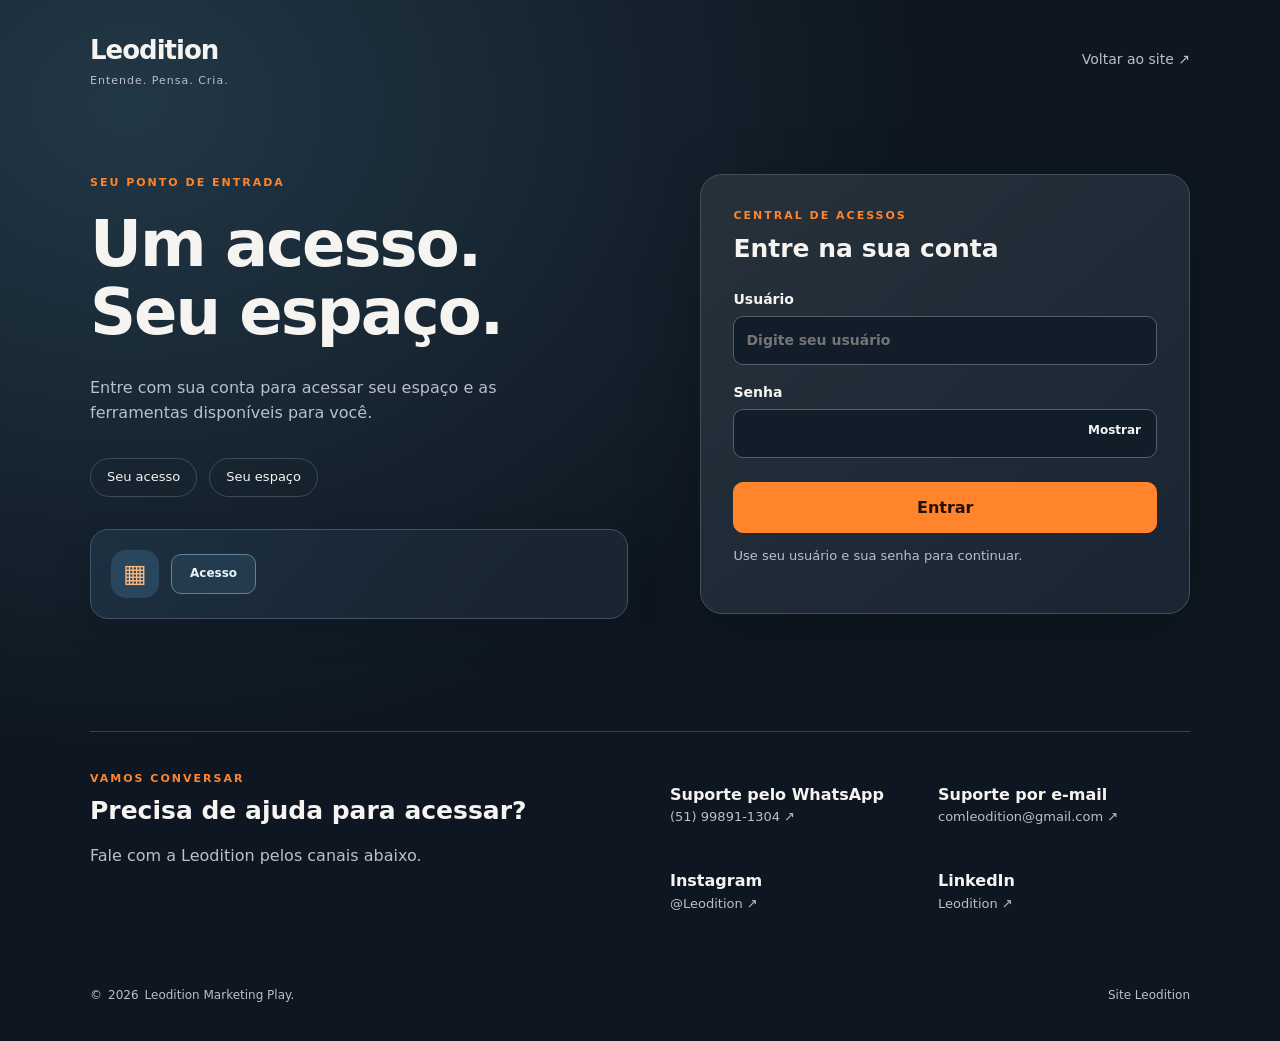
==== commit 9915b66e: "Show Enquadrilhos access from public login page" ====
--- a/index.html
+++ b/index.html
@@ -1 +1 @@
-<!doctype html><html lang="pt-BR"><head><meta charset="utf-8"><meta name="viewport" content="width=device-width,initial-scale=1"><meta name="referrer" content="no-referrer"><meta name="description" content="Acesse sua conta Leodition e entre no seu espaço."><title>Central de acessos · Leodition</title><link rel="stylesheet" href="style.css"><link rel="stylesheet" href="admin.css"></head><body><header><a class="brand" href="https://leodition.com.br/">Leodition<span>Entende. Pensa. Cria.</span></a><a href="https://leodition.com.br/">Voltar ao site ↗</a></header><main><section class="intro"><p class="eyebrow">SEU PONTO DE ENTRADA</p><h1>Um acesso.<br>Seu espaço.</h1><p>Entre com sua conta para acessar seu espaço e as ferramentas disponíveis para você.</p><div class="system-preview"><span>Seu acesso</span><span>Seu espaço</span></div></section><section class="access-panel" aria-label="Acesso aos sistemas"><form id="loginForm" method="post"><p class="eyebrow">CENTRAL DE ACESSOS</p><h2>Entre na sua conta</h2><label>Usuário<input id="username" name="username" type="text" autocomplete="username" autocapitalize="characters" spellcheck="false" maxlength="60" required placeholder="Digite seu usuário"></label><label>Senha<div class="password-field"><input id="password" name="password" type="password" autocomplete="current-password" required maxlength="128"><button id="showPassword" type="button" aria-label="Mostrar senha">Mostrar</button></div></label><button type="submit" class="primary" id="submitLogin">Entrar</button><p class="hint">Use seu usuário e sua senha para continuar.</p></form><section id="account" hidden><p class="eyebrow">SEU ACESSO</p><h2 id="accountName"></h2><p id="accountDetails" class="hint"></p><div id="services" class="services"></div><section id="productEnquadrilhos" class="product-promo" aria-label="Enquadrilhos"><a class="product-mark" href="enquadrilhos.html" aria-label="Conheça o Enquadrilhos"><span class="product-mark-icon">▦</span><span><strong>Enquadrilhos</strong><small>Ideias organizadas. Projetos em movimento.</small></span><span class="product-arrow">Conhecer →</span></a><p>Um espaço para organizar projetos, acompanhar etapas e colaborar com sua equipe.</p></section><button type="button" id="switchAccount" class="secondary">Trocar conta / Sair</button></section><p id="status" role="status" aria-live="polite"></p><button id="retry" type="button" class="secondary" hidden>Tentar novamente</button></section><section class="contacts" id="contatos"><div><p class="eyebrow">VAMOS CONVERSAR</p><h2>Precisa de ajuda para acessar?</h2><p>Fale com a Leodition pelos canais abaixo.</p></div><div class="contact-links"><a href="https://wa.me/5551998911304" target="_blank" rel="noopener"><strong>Suporte pelo WhatsApp</strong><span>(51) 99891-1304 ↗</span></a><a href="mailto:comleodition@gmail.com"><strong>Suporte por e-mail</strong><span>comleodition@gmail.com ↗</span></a><a href="https://www.instagram.com/leodition/" target="_blank" rel="noopener"><strong>Instagram</strong><span>@Leodition ↗</span></a><a href="https://www.linkedin.com/company/leodition" target="_blank" rel="noopener"><strong>LinkedIn</strong><span>Leodition ↗</span></a></div></section></main><footer>© <span id="year"></span> Leodition Marketing Play. <a href="https://leodition.com.br/">Site Leodition</a></footer><script type="module" src="app.mjs"></script><script type="module" src="admin.mjs"></script></body></html>+<!doctype html><html lang="pt-BR"><head><meta charset="utf-8"><meta name="viewport" content="width=device-width,initial-scale=1"><meta name="referrer" content="no-referrer"><meta name="description" content="Acesse sua conta Leodition e entre no seu espaço."><title>Central de acessos · Leodition</title><link rel="stylesheet" href="style.css"><link rel="stylesheet" href="admin.css"></head><body><header><a class="brand" href="https://leodition.com.br/">Leodition<span>Entende. Pensa. Cria.</span></a><a href="https://leodition.com.br/">Voltar ao site ↗</a></header><main><section class="intro"><p class="eyebrow">SEU PONTO DE ENTRADA</p><h1>Um acesso.<br>Seu espaço.</h1><p>Entre com sua conta para acessar seu espaço e as ferramentas disponíveis para você.</p><div class="system-preview"><span>Seu acesso</span><span>Seu espaço</span></div><section id="productEnquadrilhos" class="product-promo" aria-label="Enquadrilhos"><div class="product-entry"><span class="product-mark-icon" role="img" aria-label="Ícone do Enquadrilhos">▦</span><a class="product-access" href="enquadrilhos.html">Acesso</a></div></section></section><section class="access-panel" aria-label="Acesso aos sistemas"><form id="loginForm" method="post"><p class="eyebrow">CENTRAL DE ACESSOS</p><h2>Entre na sua conta</h2><label>Usuário<input id="username" name="username" type="text" autocomplete="username" autocapitalize="characters" spellcheck="false" maxlength="60" required placeholder="Digite seu usuário"></label><label>Senha<div class="password-field"><input id="password" name="password" type="password" autocomplete="current-password" required maxlength="128"><button id="showPassword" type="button" aria-label="Mostrar senha">Mostrar</button></div></label><button type="submit" class="primary" id="submitLogin">Entrar</button><p class="hint">Use seu usuário e sua senha para continuar.</p></form><section id="account" hidden><p class="eyebrow">SEU ACESSO</p><h2 id="accountName"></h2><p id="accountDetails" class="hint"></p><div id="services" class="services"></div><button type="button" id="switchAccount" class="secondary">Trocar conta / Sair</button></section><p id="status" role="status" aria-live="polite"></p><button id="retry" type="button" class="secondary" hidden>Tentar novamente</button></section><section class="contacts" id="contatos"><div><p class="eyebrow">VAMOS CONVERSAR</p><h2>Precisa de ajuda para acessar?</h2><p>Fale com a Leodition pelos canais abaixo.</p></div><div class="contact-links"><a href="https://wa.me/5551998911304" target="_blank" rel="noopener"><strong>Suporte pelo WhatsApp</strong><span>(51) 99891-1304 ↗</span></a><a href="mailto:comleodition@gmail.com"><strong>Suporte por e-mail</strong><span>comleodition@gmail.com ↗</span></a><a href="https://www.instagram.com/leodition/" target="_blank" rel="noopener"><strong>Instagram</strong><span>@Leodition ↗</span></a><a href="https://www.linkedin.com/company/leodition" target="_blank" rel="noopener"><strong>LinkedIn</strong><span>Leodition ↗</span></a></div></section></main><footer>© <span id="year"></span> Leodition Marketing Play. <a href="https://leodition.com.br/">Site Leodition</a></footer><script type="module" src="app.mjs"></script><script type="module" src="admin.mjs"></script></body></html>
--- a/style.css
+++ b/style.css
@@ -3,3 +3,6 @@
 /* Cartão de produto individual no acesso da conta. */
 .product-promo{margin-top:22px;padding:20px;border:1px solid #40536a;border-radius:18px;background:linear-gradient(130deg,#1c3041,#192532 72%);box-shadow:0 14px 36px #0002}.product-promo>p{margin:13px 0 0;font-size:13px;line-height:1.55}.product-mark{display:flex;align-items:center;gap:13px;color:inherit;text-decoration:none}.product-mark:hover{text-decoration:none}.product-mark-icon{display:grid;place-items:center;width:48px;height:48px;flex:0 0 48px;border-radius:15px;background:#29465c;color:#ffb77e;font-size:25px}.product-mark>span:nth-child(2){flex:1}.product-mark strong,.product-mark small{display:block}.product-mark strong{font-size:17px;letter-spacing:-.3px}.product-mark small{margin-top:3px;color:var(--muted);font-size:11px}.product-arrow{color:#ffc296;font-size:12px;font-weight:750;white-space:nowrap}
 @media(max-width:420px){.product-promo{padding:16px}.product-arrow{font-size:11px}.product-mark-icon{width:42px;height:42px;flex-basis:42px}}
+
+/* Entrada compacta do Enquadrilhos no espaço Seu Acesso. */
+.product-entry{display:flex;align-items:center;gap:12px;min-height:48px}.product-mark-icon{margin:0}.product-access{display:inline-flex;align-items:center;justify-content:center;min-height:40px;padding:0 18px;border:1px solid #60819a;border-radius:10px;background:#233b4d;color:#e9f4fa;font-size:12px;font-weight:750}.product-access:hover{text-decoration:none;filter:brightness(1.12)}
